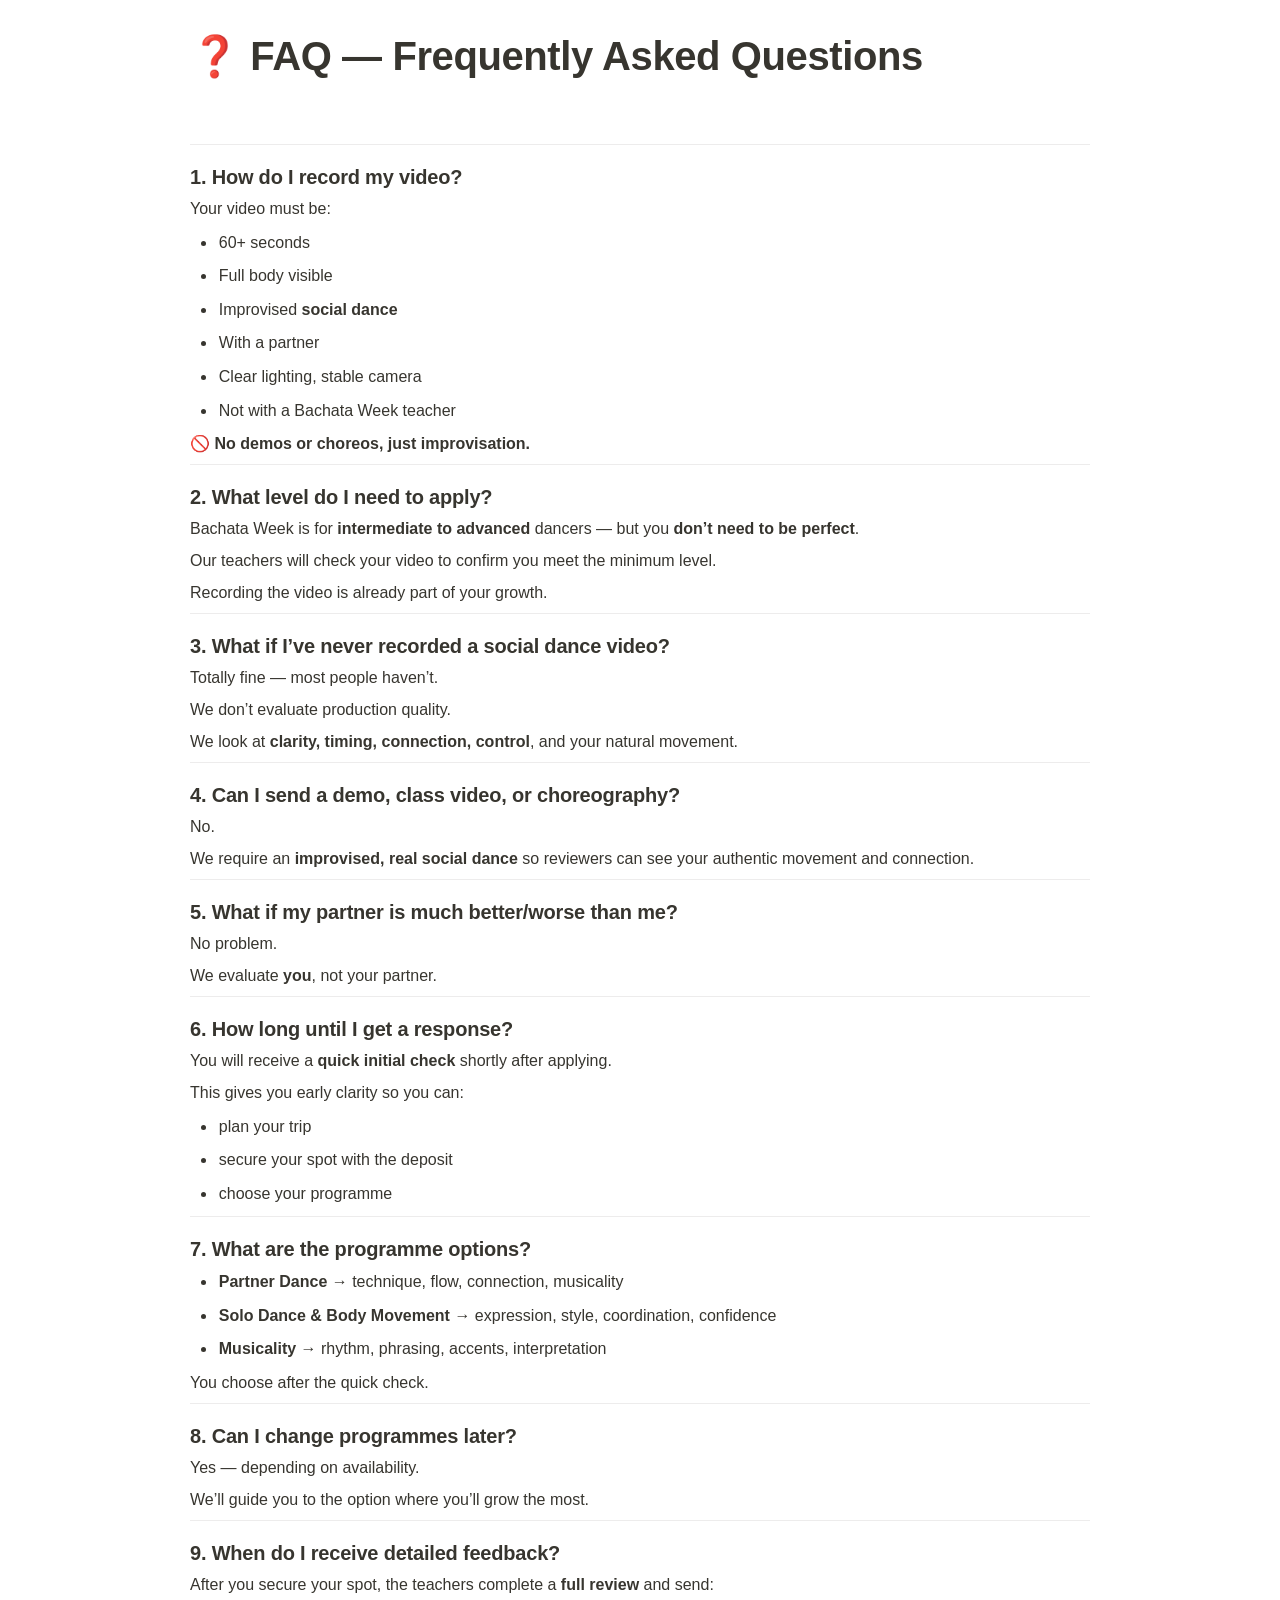
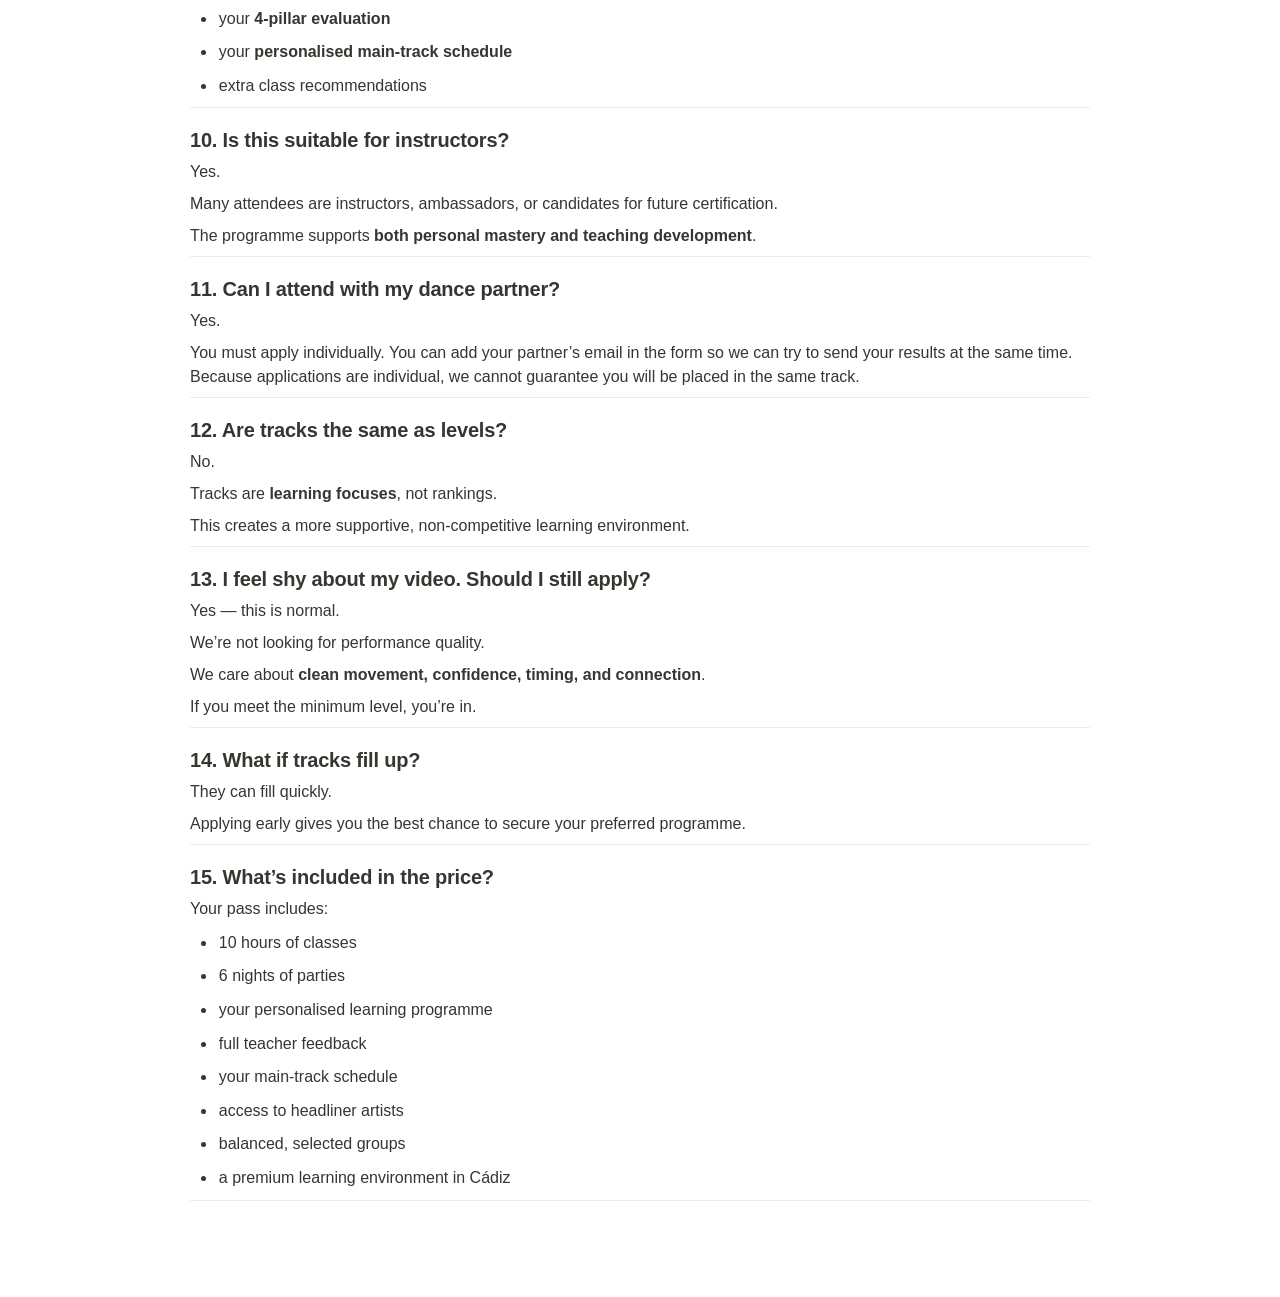
==== faq.html @ b2b0e9c7 "Addition of faq" ====
<html><head><meta http-equiv="Content-Type" content="text/html; charset=utf-8"/><title>❓ FAQ — Frequently Asked Questions</title><style>
/* cspell:disable-file */
/* webkit printing magic: print all background colors */
html {
	-webkit-print-color-adjust: exact;
}
* {
	box-sizing: border-box;
	-webkit-print-color-adjust: exact;
}

html,
body {
	margin: 0;
	padding: 0;
}
@media only screen {
	body {
		margin: 2em auto;
		max-width: 900px;
		color: rgb(55, 53, 47);
	}
}

body {
	line-height: 1.5;
	white-space: pre-wrap;
}

a,
a.visited {
	color: inherit;
	text-decoration: underline;
}

.pdf-relative-link-path {
	font-size: 80%;
	color: #444;
}

h1,
h2,
h3 {
	letter-spacing: -0.01em;
	line-height: 1.2;
	font-weight: 600;
	margin-bottom: 0;
}

.page-title {
	font-size: 2.5rem;
	font-weight: 700;
	margin-top: 0;
	margin-bottom: 0.75em;
}

h1 {
	font-size: 1.875rem;
	margin-top: 1.875rem;
}

h2 {
	font-size: 1.5rem;
	margin-top: 1.5rem;
}

h3 {
	font-size: 1.25rem;
	margin-top: 1.25rem;
}

.source {
	border: 1px solid #ddd;
	border-radius: 3px;
	padding: 1.5em;
	word-break: break-all;
}

.callout {
	border-radius: 10px;
	padding: 1rem;
}

figure {
	margin: 1.25em 0;
	page-break-inside: avoid;
}

figcaption {
	opacity: 0.5;
	font-size: 85%;
	margin-top: 0.5em;
}

mark {
	background-color: transparent;
}

.indented {
	padding-left: 1.5em;
}

hr {
	background: transparent;
	display: block;
	width: 100%;
	height: 1px;
	visibility: visible;
	border: none;
	border-bottom: 1px solid rgba(55, 53, 47, 0.09);
}

img {
	max-width: 100%;
}

@media only print {
	img {
		max-height: 100vh;
		object-fit: contain;
	}
}

@page {
	margin: 1in;
}

.collection-content {
	font-size: 0.875rem;
}

.collection-content td {
	white-space: pre-wrap;
	word-break: break-word;
}

.column-list {
	display: flex;
	justify-content: space-between;
}

.column {
	padding: 0 1em;
}

.column:first-child {
	padding-left: 0;
}

.column:last-child {
	padding-right: 0;
}

.table_of_contents-item {
	display: block;
	font-size: 0.875rem;
	line-height: 1.3;
	padding: 0.125rem;
}

.table_of_contents-indent-1 {
	margin-left: 1.5rem;
}

.table_of_contents-indent-2 {
	margin-left: 3rem;
}

.table_of_contents-indent-3 {
	margin-left: 4.5rem;
}

.table_of_contents-link {
	text-decoration: none;
	opacity: 0.7;
	border-bottom: 1px solid rgba(55, 53, 47, 0.18);
}

table,
th,
td {
	border: 1px solid rgba(55, 53, 47, 0.09);
	border-collapse: collapse;
}

table {
	border-left: none;
	border-right: none;
}

th,
td {
	font-weight: normal;
	padding: 0.25em 0.5em;
	line-height: 1.5;
	min-height: 1.5em;
	text-align: left;
}

th {
	color: rgba(55, 53, 47, 0.6);
}

ol,
ul {
	margin: 0;
	margin-block-start: 0.6em;
	margin-block-end: 0.6em;
}

li > ol:first-child,
li > ul:first-child {
	margin-block-start: 0.6em;
}

ul > li {
	list-style: disc;
}

ul.to-do-list {
	padding-inline-start: 0;
}

ul.to-do-list > li {
	list-style: none;
}

.to-do-children-checked {
	text-decoration: line-through;
	opacity: 0.375;
}

ul.toggle > li {
	list-style: none;
}

ul {
	padding-inline-start: 1.7em;
}

ul > li {
	padding-left: 0.1em;
}

ol {
	padding-inline-start: 1.6em;
}

ol > li {
	padding-left: 0.2em;
}

.mono ol {
	padding-inline-start: 2em;
}

.mono ol > li {
	text-indent: -0.4em;
}

.toggle {
	padding-inline-start: 0em;
	list-style-type: none;
}

/* Indent toggle children */
.toggle > li > details {
	padding-left: 1.7em;
}

.toggle > li > details > summary {
	margin-left: -1.1em;
}

.selected-value {
	display: inline-block;
	padding: 0 0.5em;
	background: rgba(206, 205, 202, 0.5);
	border-radius: 3px;
	margin-right: 0.5em;
	margin-top: 0.3em;
	margin-bottom: 0.3em;
	white-space: nowrap;
}

.collection-title {
	display: inline-block;
	margin-right: 1em;
}

.page-description {
	margin-bottom: 2em;
}

.simple-table {
	margin-top: 1em;
	font-size: 0.875rem;
	empty-cells: show;
}
.simple-table td {
	height: 29px;
	min-width: 120px;
}

.simple-table th {
	height: 29px;
	min-width: 120px;
}

.simple-table-header-color {
	background: rgb(247, 246, 243);
	color: black;
}
.simple-table-header {
	font-weight: 500;
}

time {
	opacity: 0.5;
}

.icon {
	display: inline-flex;
	align-items: center;
	justify-content: center;
	max-width: 1.2em;
	max-height: 1.2em;
	text-decoration: none;
	vertical-align: text-bottom;
	margin-right: 0.5em;
}

img.icon {
	border-radius: 3px;
}

.callout img.notion-static-icon {
	width: 1em;
	height: 1em;
}

.callout p {
	margin: 0;
}

.callout h1,
.callout h2,
.callout h3 {
	margin: 0 0 0.6rem;
}

.user-icon {
	width: 1.5em;
	height: 1.5em;
	border-radius: 100%;
	margin-right: 0.5rem;
}

.user-icon-inner {
	font-size: 0.8em;
}

.text-icon {
	border: 1px solid #000;
	text-align: center;
}

.page-cover-image {
	display: block;
	object-fit: cover;
	width: 100%;
	max-height: 30vh;
}

.page-header-icon {
	font-size: 3rem;
	margin-bottom: 1rem;
}

.page-header-icon-with-cover {
	margin-top: -0.72em;
	margin-left: 0.07em;
}

.page-header-icon img {
	border-radius: 3px;
}

.link-to-page {
	margin: 1em 0;
	padding: 0;
	border: none;
	font-weight: 500;
}

p > .user {
	opacity: 0.5;
}

td > .user,
td > time {
	white-space: nowrap;
}

input[type="checkbox"] {
	transform: scale(1.5);
	margin-right: 0.6em;
	vertical-align: middle;
}

p {
	margin-top: 0.5em;
	margin-bottom: 0.5em;
}

.image {
	border: none;
	margin: 1.5em 0;
	padding: 0;
	border-radius: 0;
	text-align: center;
}

.code,
code {
	background: rgba(135, 131, 120, 0.15);
	border-radius: 3px;
	padding: 0.2em 0.4em;
	border-radius: 3px;
	font-size: 85%;
	tab-size: 2;
}

code {
	color: #eb5757;
}

.code {
	padding: 1.5em 1em;
}

.code-wrap {
	white-space: pre-wrap;
	word-break: break-all;
}

.code > code {
	background: none;
	padding: 0;
	font-size: 100%;
	color: inherit;
}

blockquote {
	font-size: 1em;
	margin: 1em 0;
	padding-left: 1em;
	border-left: 3px solid rgb(55, 53, 47);
}

blockquote.quote-large {
	font-size: 1.25em;
}

.bookmark {
	text-decoration: none;
	max-height: 8em;
	padding: 0;
	display: flex;
	width: 100%;
	align-items: stretch;
}

.bookmark-title {
	font-size: 0.85em;
	overflow: hidden;
	text-overflow: ellipsis;
	height: 1.75em;
	white-space: nowrap;
}

.bookmark-text {
	display: flex;
	flex-direction: column;
}

.bookmark-info {
	flex: 4 1 180px;
	padding: 12px 14px 14px;
	display: flex;
	flex-direction: column;
	justify-content: space-between;
}

.bookmark-image {
	width: 33%;
	flex: 1 1 180px;
	display: block;
	position: relative;
	object-fit: cover;
	border-radius: 1px;
}

.bookmark-description {
	color: rgba(55, 53, 47, 0.6);
	font-size: 0.75em;
	overflow: hidden;
	max-height: 4.5em;
	word-break: break-word;
}

.bookmark-href {
	font-size: 0.75em;
	margin-top: 0.25em;
}

.sans { font-family: ui-sans-serif, -apple-system, BlinkMacSystemFont, "Segoe UI Variable Display", "Segoe UI", Helvetica, "Apple Color Emoji", Arial, sans-serif, "Segoe UI Emoji", "Segoe UI Symbol"; }
.code { font-family: "SFMono-Regular", Menlo, Consolas, "PT Mono", "Liberation Mono", Courier, monospace; }
.serif { font-family: Lyon-Text, Georgia, ui-serif, serif; }
.mono { font-family: iawriter-mono, Nitti, Menlo, Courier, monospace; }
.pdf .sans { font-family: Inter, ui-sans-serif, -apple-system, BlinkMacSystemFont, "Segoe UI Variable Display", "Segoe UI", Helvetica, "Apple Color Emoji", Arial, sans-serif, "Segoe UI Emoji", "Segoe UI Symbol", 'Twemoji', 'Noto Color Emoji', 'Noto Sans CJK JP'; }
.pdf:lang(zh-CN) .sans { font-family: Inter, ui-sans-serif, -apple-system, BlinkMacSystemFont, "Segoe UI Variable Display", "Segoe UI", Helvetica, "Apple Color Emoji", Arial, sans-serif, "Segoe UI Emoji", "Segoe UI Symbol", 'Twemoji', 'Noto Color Emoji', 'Noto Sans CJK SC'; }
.pdf:lang(zh-TW) .sans { font-family: Inter, ui-sans-serif, -apple-system, BlinkMacSystemFont, "Segoe UI Variable Display", "Segoe UI", Helvetica, "Apple Color Emoji", Arial, sans-serif, "Segoe UI Emoji", "Segoe UI Symbol", 'Twemoji', 'Noto Color Emoji', 'Noto Sans CJK TC'; }
.pdf:lang(ko-KR) .sans { font-family: Inter, ui-sans-serif, -apple-system, BlinkMacSystemFont, "Segoe UI Variable Display", "Segoe UI", Helvetica, "Apple Color Emoji", Arial, sans-serif, "Segoe UI Emoji", "Segoe UI Symbol", 'Twemoji', 'Noto Color Emoji', 'Noto Sans CJK KR'; }
.pdf .code { font-family: Source Code Pro, "SFMono-Regular", Menlo, Consolas, "PT Mono", "Liberation Mono", Courier, monospace, 'Twemoji', 'Noto Color Emoji', 'Noto Sans Mono CJK JP'; }
.pdf:lang(zh-CN) .code { font-family: Source Code Pro, "SFMono-Regular", Menlo, Consolas, "PT Mono", "Liberation Mono", Courier, monospace, 'Twemoji', 'Noto Color Emoji', 'Noto Sans Mono CJK SC'; }
.pdf:lang(zh-TW) .code { font-family: Source Code Pro, "SFMono-Regular", Menlo, Consolas, "PT Mono", "Liberation Mono", Courier, monospace, 'Twemoji', 'Noto Color Emoji', 'Noto Sans Mono CJK TC'; }
.pdf:lang(ko-KR) .code { font-family: Source Code Pro, "SFMono-Regular", Menlo, Consolas, "PT Mono", "Liberation Mono", Courier, monospace, 'Twemoji', 'Noto Color Emoji', 'Noto Sans Mono CJK KR'; }
.pdf .serif { font-family: PT Serif, Lyon-Text, Georgia, ui-serif, serif, 'Twemoji', 'Noto Color Emoji', 'Noto Serif CJK JP'; }
.pdf:lang(zh-CN) .serif { font-family: PT Serif, Lyon-Text, Georgia, ui-serif, serif, 'Twemoji', 'Noto Color Emoji', 'Noto Serif CJK SC'; }
.pdf:lang(zh-TW) .serif { font-family: PT Serif, Lyon-Text, Georgia, ui-serif, serif, 'Twemoji', 'Noto Color Emoji', 'Noto Serif CJK TC'; }
.pdf:lang(ko-KR) .serif { font-family: PT Serif, Lyon-Text, Georgia, ui-serif, serif, 'Twemoji', 'Noto Color Emoji', 'Noto Serif CJK KR'; }
.pdf .mono { font-family: PT Mono, iawriter-mono, Nitti, Menlo, Courier, monospace, 'Twemoji', 'Noto Color Emoji', 'Noto Sans Mono CJK JP'; }
.pdf:lang(zh-CN) .mono { font-family: PT Mono, iawriter-mono, Nitti, Menlo, Courier, monospace, 'Twemoji', 'Noto Color Emoji', 'Noto Sans Mono CJK SC'; }
.pdf:lang(zh-TW) .mono { font-family: PT Mono, iawriter-mono, Nitti, Menlo, Courier, monospace, 'Twemoji', 'Noto Color Emoji', 'Noto Sans Mono CJK TC'; }
.pdf:lang(ko-KR) .mono { font-family: PT Mono, iawriter-mono, Nitti, Menlo, Courier, monospace, 'Twemoji', 'Noto Color Emoji', 'Noto Sans Mono CJK KR'; }
.highlight-default {
	color: rgba(44, 44, 43, 1);
}
.highlight-gray {
	color: rgba(125, 122, 117, 1);
	fill: rgba(125, 122, 117, 1);
}
.highlight-brown {
	color: rgba(159, 118, 90, 1);
	fill: rgba(159, 118, 90, 1);
}
.highlight-orange {
	color: rgba(210, 123, 45, 1);
	fill: rgba(210, 123, 45, 1);
}
.highlight-yellow {
	color: rgba(203, 148, 52, 1);
	fill: rgba(203, 148, 52, 1);
}
.highlight-teal {
	color: rgba(80, 148, 110, 1);
	fill: rgba(80, 148, 110, 1);
}
.highlight-blue {
	color: rgba(56, 125, 201, 1);
	fill: rgba(56, 125, 201, 1);
}
.highlight-purple {
	color: rgba(154, 107, 180, 1);
	fill: rgba(154, 107, 180, 1);
}
.highlight-pink {
	color: rgba(193, 76, 138, 1);
	fill: rgba(193, 76, 138, 1);
}
.highlight-red {
	color: rgba(207, 81, 72, 1);
	fill: rgba(207, 81, 72, 1);
}
.highlight-default_background {
	color: rgba(44, 44, 43, 1);
}
.highlight-gray_background {
	background: rgba(42, 28, 0, 0.07);
}
.highlight-brown_background {
	background: rgba(139, 46, 0, 0.086);
}
.highlight-orange_background {
	background: rgba(224, 101, 1, 0.129);
}
.highlight-yellow_background {
	background: rgba(211, 168, 0, 0.137);
}
.highlight-teal_background {
	background: rgba(0, 100, 45, 0.09);
}
.highlight-blue_background {
	background: rgba(0, 124, 215, 0.094);
}
.highlight-purple_background {
	background: rgba(102, 0, 178, 0.078);
}
.highlight-pink_background {
	background: rgba(197, 0, 93, 0.086);
}
.highlight-red_background {
	background: rgba(223, 22, 0, 0.094);
}
.block-color-default {
	color: inherit;
	fill: inherit;
}
.block-color-gray {
	color: rgba(125, 122, 117, 1);
	fill: rgba(125, 122, 117, 1);
}
.block-color-brown {
	color: rgba(159, 118, 90, 1);
	fill: rgba(159, 118, 90, 1);
}
.block-color-orange {
	color: rgba(210, 123, 45, 1);
	fill: rgba(210, 123, 45, 1);
}
.block-color-yellow {
	color: rgba(203, 148, 52, 1);
	fill: rgba(203, 148, 52, 1);
}
.block-color-teal {
	color: rgba(80, 148, 110, 1);
	fill: rgba(80, 148, 110, 1);
}
.block-color-blue {
	color: rgba(56, 125, 201, 1);
	fill: rgba(56, 125, 201, 1);
}
.block-color-purple {
	color: rgba(154, 107, 180, 1);
	fill: rgba(154, 107, 180, 1);
}
.block-color-pink {
	color: rgba(193, 76, 138, 1);
	fill: rgba(193, 76, 138, 1);
}
.block-color-red {
	color: rgba(207, 81, 72, 1);
	fill: rgba(207, 81, 72, 1);
}
.block-color-default_background {
	color: inherit;
	fill: inherit;
}
.block-color-gray_background {
	background: rgba(240, 239, 237, 1);
}
.block-color-brown_background {
	background: rgba(245, 237, 233, 1);
}
.block-color-orange_background {
	background: rgba(251, 235, 222, 1);
}
.block-color-yellow_background {
	background: rgba(249, 243, 220, 1);
}
.block-color-teal_background {
	background: rgba(232, 241, 236, 1);
}
.block-color-blue_background {
	background: rgba(229, 242, 252, 1);
}
.block-color-purple_background {
	background: rgba(243, 235, 249, 1);
}
.block-color-pink_background {
	background: rgba(250, 233, 241, 1);
}
.block-color-red_background {
	background: rgba(252, 233, 231, 1);
}
.select-value-color-default { background-color: rgba(42, 28, 0, 0.07); }
.select-value-color-gray { background-color: rgba(28, 19, 1, 0.11); }
.select-value-color-brown { background-color: rgba(127, 51, 0, 0.156); }
.select-value-color-orange { background-color: rgba(196, 88, 0, 0.203); }
.select-value-color-yellow { background-color: rgba(209, 156, 0, 0.282); }
.select-value-color-green { background-color: rgba(0, 96, 38, 0.156); }
.select-value-color-blue { background-color: rgba(0, 118, 217, 0.203); }
.select-value-color-purple { background-color: rgba(92, 0, 163, 0.141); }
.select-value-color-pink { background-color: rgba(183, 0, 78, 0.152); }
.select-value-color-red { background-color: rgba(206, 24, 0, 0.164); }

.checkbox {
	display: inline-flex;
	vertical-align: text-bottom;
	width: 16;
	height: 16;
	background-size: 16px;
	margin-left: 2px;
	margin-right: 5px;
}

.checkbox-on {
	background-image: url("data:image/svg+xml;charset=UTF-8,%3Csvg%20width%3D%2216%22%20height%3D%2216%22%20viewBox%3D%220%200%2016%2016%22%20fill%3D%22none%22%20xmlns%3D%22http%3A%2F%2Fwww.w3.org%2F2000%2Fsvg%22%3E%0A%3Crect%20width%3D%2216%22%20height%3D%2216%22%20fill%3D%22%2358A9D7%22%2F%3E%0A%3Cpath%20d%3D%22M6.71429%2012.2852L14%204.9995L12.7143%203.71436L6.71429%209.71378L3.28571%206.2831L2%207.57092L6.71429%2012.2852Z%22%20fill%3D%22white%22%2F%3E%0A%3C%2Fsvg%3E");
}

.checkbox-off {
	background-image: url("data:image/svg+xml;charset=UTF-8,%3Csvg%20width%3D%2216%22%20height%3D%2216%22%20viewBox%3D%220%200%2016%2016%22%20fill%3D%22none%22%20xmlns%3D%22http%3A%2F%2Fwww.w3.org%2F2000%2Fsvg%22%3E%0A%3Crect%20x%3D%220.75%22%20y%3D%220.75%22%20width%3D%2214.5%22%20height%3D%2214.5%22%20fill%3D%22white%22%20stroke%3D%22%2336352F%22%20stroke-width%3D%221.5%22%2F%3E%0A%3C%2Fsvg%3E");
}
	
</style></head><body><article id="2b431641-07b5-8070-9914-e63d89918628" class="page sans"><header><h1 class="page-title">❓ <strong>FAQ — Frequently Asked Questions</strong></h1><p class="page-description"></p></header><div class="page-body"><p id="2b931641-07b5-80f5-ada0-d8429d0590db" class="">
</p><hr id="2b931641-07b5-8092-b88d-d0539d13a64f"/><h3 id="2b931641-07b5-8038-8bf8-d5bc7e8a1c42" class=""><strong>1. How do I record my video?</strong></h3><p id="2b931641-07b5-80ac-8e4e-d2bc893b2d80" class="">Your video must be:</p><ul id="2b931641-07b5-80a5-a451-f921c5605c69" class="bulleted-list"><li style="list-style-type:disc">60+ seconds</li></ul><ul id="2b931641-07b5-809a-98e9-d25c963b6930" class="bulleted-list"><li style="list-style-type:disc">Full body visible</li></ul><ul id="2b931641-07b5-80a9-a06e-f67a119b5060" class="bulleted-list"><li style="list-style-type:disc">Improvised <strong>social dance</strong></li></ul><ul id="2b931641-07b5-803c-afc7-f80a19170ef6" class="bulleted-list"><li style="list-style-type:disc">With a partner</li></ul><ul id="2b931641-07b5-802c-8f1a-d6cd7e80d07a" class="bulleted-list"><li style="list-style-type:disc">Clear lighting, stable camera</li></ul><ul id="2b931641-07b5-8018-a0a6-f71c2694b4c4" class="bulleted-list"><li style="list-style-type:disc">Not with a Bachata Week teacher</li></ul><p id="2b931641-07b5-80f0-ac4a-ed1eb2dd97bd" class="">🚫 <strong>No demos or choreos, just improvisation.</strong></p><hr id="2b931641-07b5-8054-a3f1-c66be56d385d"/><h3 id="2b931641-07b5-80ce-8112-e00bc447b22f" class=""><strong>2. What level do I need to apply?</strong></h3><p id="2b931641-07b5-80b3-891f-cbbc20c32dda" class="">Bachata Week is for <strong>intermediate to advanced</strong> dancers — but you <strong>don’t need to be perfect</strong>.</p><p id="2b931641-07b5-80e5-8ac1-f91c63bd183f" class="">Our teachers will check your video to confirm you meet the minimum level.</p><p id="2b931641-07b5-803e-aef8-d70f7fc6054a" class="">Recording the video is already part of your growth.</p><hr id="2b931641-07b5-80dc-8895-c7281a09f6af"/><h3 id="2b931641-07b5-8071-a3fb-ea45364f19e8" class=""><strong>3. What if I’ve never recorded a social dance video?</strong></h3><p id="2b931641-07b5-8026-80b1-e1047f257145" class="">Totally fine — most people haven’t.</p><p id="2b931641-07b5-805d-b734-ef5396fe7946" class="">We don’t evaluate production quality.</p><p id="2b931641-07b5-802a-8f69-c81d8bb69535" class="">We look at <strong>clarity, timing, connection, control</strong>, and your natural movement.</p><hr id="2b931641-07b5-80bc-9fde-f9e092fa2e96"/><h3 id="2b931641-07b5-8017-8797-c518c87c1dc1" class=""><strong>4. Can I send a demo, class video, or choreography?</strong></h3><p id="2b931641-07b5-805f-97d6-d77bebf8137e" class="">No.</p><p id="2b931641-07b5-8097-9468-c3b50fa35669" class="">We require an <strong>improvised, real social dance</strong> so reviewers can see your authentic movement and connection.</p><hr id="2b931641-07b5-809e-96be-d66315384b1a"/><h3 id="2b931641-07b5-80f3-b5b7-f2be46e78693" class=""><strong>5. What if my partner is much better/worse than me?</strong></h3><p id="2b931641-07b5-80de-9987-ea5fbce8e314" class="">No problem.</p><p id="2b931641-07b5-8086-a749-fa329105c4b6" class="">We evaluate <strong>you</strong>, not your partner.</p><hr id="2b931641-07b5-80ca-ad90-c6f1bc7eca3c"/><h3 id="2b931641-07b5-800a-b356-e37fa44581b6" class=""><strong>6. How long until I get a response?</strong></h3><p id="2b931641-07b5-80bd-986b-c05488893baa" class="">You will receive a <strong>quick initial check</strong> shortly after applying.</p><p id="2b931641-07b5-8006-84ec-d70dc2bcb342" class="">This gives you early clarity so you can:</p><ul id="2b931641-07b5-80f5-9544-eeba89aaa46e" class="bulleted-list"><li style="list-style-type:disc">plan your trip</li></ul><ul id="2b931641-07b5-8013-b73d-fc728dc1cc6f" class="bulleted-list"><li style="list-style-type:disc">secure your spot with the deposit</li></ul><ul id="2b931641-07b5-80a5-9c1b-f3c729a2a646" class="bulleted-list"><li style="list-style-type:disc">choose your programme</li></ul><hr id="2b931641-07b5-8048-9908-dac2027e215b"/><h3 id="2b931641-07b5-8001-8455-cfb438d29d6d" class=""><strong>7. What are the programme options?</strong></h3><ul id="2b931641-07b5-8059-a704-ed9d5c36bfbd" class="bulleted-list"><li style="list-style-type:disc"><strong>Partner Dance</strong> → technique, flow, connection, musicality</li></ul><ul id="2b931641-07b5-80c6-bf1a-e936f3ede5b8" class="bulleted-list"><li style="list-style-type:disc"><strong>Solo Dance &amp; Body Movement</strong> → expression, style, coordination, confidence</li></ul><ul id="2b931641-07b5-800b-b1a1-e21dca3a2f8a" class="bulleted-list"><li style="list-style-type:disc"><strong>Musicality</strong> → rhythm, phrasing, accents, interpretation</li></ul><p id="2b931641-07b5-80ec-847d-cea2c39033ed" class="">You choose after the quick check.</p><hr id="2b931641-07b5-80cf-8051-ef179614b11b"/><h3 id="2b931641-07b5-807d-a454-ddbdf93a8943" class=""><strong>8. Can I change programmes later?</strong></h3><p id="2b931641-07b5-80b6-b9eb-ddf296502124" class="">Yes — depending on availability.</p><p id="2b931641-07b5-80c6-bde1-faf15bcf1b0e" class="">We’ll guide you to the option where you’ll grow the most.</p><hr id="2b931641-07b5-80c7-8444-f727028c6459"/><h3 id="2b931641-07b5-8014-8a9a-c2c5d3a5d123" class=""><strong>9. When do I receive detailed feedback?</strong></h3><p id="2b931641-07b5-80a3-873e-eca6056fac49" class="">After you secure your spot, the teachers complete a <strong>full review</strong> and send:</p><ul id="2b931641-07b5-805c-8775-f6733bf07c38" class="bulleted-list"><li style="list-style-type:disc">your <strong>4-pillar evaluation</strong></li></ul><ul id="2b931641-07b5-803e-b06f-fb15b40efe41" class="bulleted-list"><li style="list-style-type:disc">your <strong>personalised main-track schedule</strong></li></ul><ul id="2b931641-07b5-8051-8188-dc835f60d8d3" class="bulleted-list"><li style="list-style-type:disc">extra class recommendations</li></ul><hr id="2b931641-07b5-8072-a781-fd56345a4799"/><h3 id="2b931641-07b5-800b-bd44-c5c6db80a012" class=""><strong>10. Is this suitable for instructors?</strong></h3><p id="2b931641-07b5-804e-bf3b-ca1cb867957e" class="">Yes.</p><p id="2b931641-07b5-8057-b639-d2948fdb5674" class="">Many attendees are instructors, ambassadors, or candidates for future certification.</p><p id="2b931641-07b5-80c2-b981-f96b85ff94a7" class="">The programme supports <strong>both personal mastery and teaching development</strong>.</p><hr id="2b931641-07b5-80d8-adff-dce7fea420d9"/><h3 id="2b931641-07b5-8015-8664-fbfe9aa14381" class=""><strong>11. Can I attend with my dance partner?</strong></h3><p id="2b931641-07b5-801b-8183-e6264a4bbc18" class="">Yes.</p><p id="2b931641-07b5-8007-b97b-dbfa0409448c" class="">You must apply individually. You can add your partner’s email in the form so we can try to send your results at the same time. Because applications are individual, we cannot guarantee you will be placed in the same track.</p><hr id="2b931641-07b5-80a8-93f6-f86dfc34271e"/><h3 id="2b931641-07b5-801b-965f-e22fccd473db" class=""><strong>12. Are tracks the same as levels?</strong></h3><p id="2b931641-07b5-8095-a773-e433b70f5b18" class="">No.</p><p id="2b931641-07b5-804d-8c3f-d8dc40ef0844" class="">Tracks are <strong>learning focuses</strong>, not rankings.</p><p id="2b931641-07b5-80d8-9315-edce27e2c1c0" class="">This creates a more supportive, non-competitive learning environment.</p><hr id="2b931641-07b5-806c-8355-dd8dbcc661d4"/><h3 id="2b931641-07b5-80fc-915b-d09dcf6b43a4" class=""><strong>13. I feel shy about my video. Should I still apply?</strong></h3><p id="2b931641-07b5-80d8-9770-d9fb3106d918" class="">Yes — this is normal.</p><p id="2b931641-07b5-8076-a7fa-e4205f807005" class="">We’re not looking for performance quality.</p><p id="2b931641-07b5-8026-8135-ce72a2d87997" class="">We care about <strong>clean movement, confidence, timing, and connection</strong>.</p><p id="2b931641-07b5-80c7-b6d1-e39c77c51da9" class="">If you meet the minimum level, you’re in.</p><hr id="2b931641-07b5-8033-a978-c405e2c4ba8b"/><h3 id="2b931641-07b5-80d4-8da4-dea6c5e483c3" class=""><strong>14. What if tracks fill up?</strong></h3><p id="2b931641-07b5-80d8-b49c-f249951f8482" class="">They can fill quickly.</p><p id="2b931641-07b5-806b-8e98-ccaff2b64582" class="">Applying early gives you the best chance to secure your preferred programme.</p><hr id="2b931641-07b5-80ef-8243-dc1968458f5a"/><h3 id="2b931641-07b5-8012-a3c0-cf094594a593" class=""><strong>15. What’s included in the price?</strong></h3><p id="2b931641-07b5-802f-8bca-f3e6875717ec" class="">Your pass includes:</p><ul id="2b931641-07b5-802d-bdc9-d897163ab233" class="bulleted-list"><li style="list-style-type:disc">10 hours of classes</li></ul><ul id="2b931641-07b5-807d-b15f-fb676e964f8f" class="bulleted-list"><li style="list-style-type:disc">6 nights of parties</li></ul><ul id="2b931641-07b5-802e-bd00-f73662986343" class="bulleted-list"><li style="list-style-type:disc">your personalised learning programme</li></ul><ul id="2b931641-07b5-80e2-9369-e305b4c09e49" class="bulleted-list"><li style="list-style-type:disc">full teacher feedback</li></ul><ul id="2b931641-07b5-8001-b94f-cb659c5fee3f" class="bulleted-list"><li style="list-style-type:disc">your main-track schedule</li></ul><ul id="2b931641-07b5-807b-8544-e3e5dd965b24" class="bulleted-list"><li style="list-style-type:disc">access to headliner artists</li></ul><ul id="2b931641-07b5-808b-beaf-d1454d285d47" class="bulleted-list"><li style="list-style-type:disc">balanced, selected groups</li></ul><ul id="2b931641-07b5-80b4-92d9-f686c2eb9e02" class="bulleted-list"><li style="list-style-type:disc">a premium learning environment in Cádiz</li></ul><hr id="2b931641-07b5-8046-a4cc-fb239b546b72"/><p id="2b931641-07b5-80be-b51a-e7cec6b32e72" class="">
</p><p id="2b931641-07b5-8074-9057-ec32a1c3d674" class="">
</p></div></article><span class="sans" style="font-size:14px;padding-top:2em"></span></body></html>
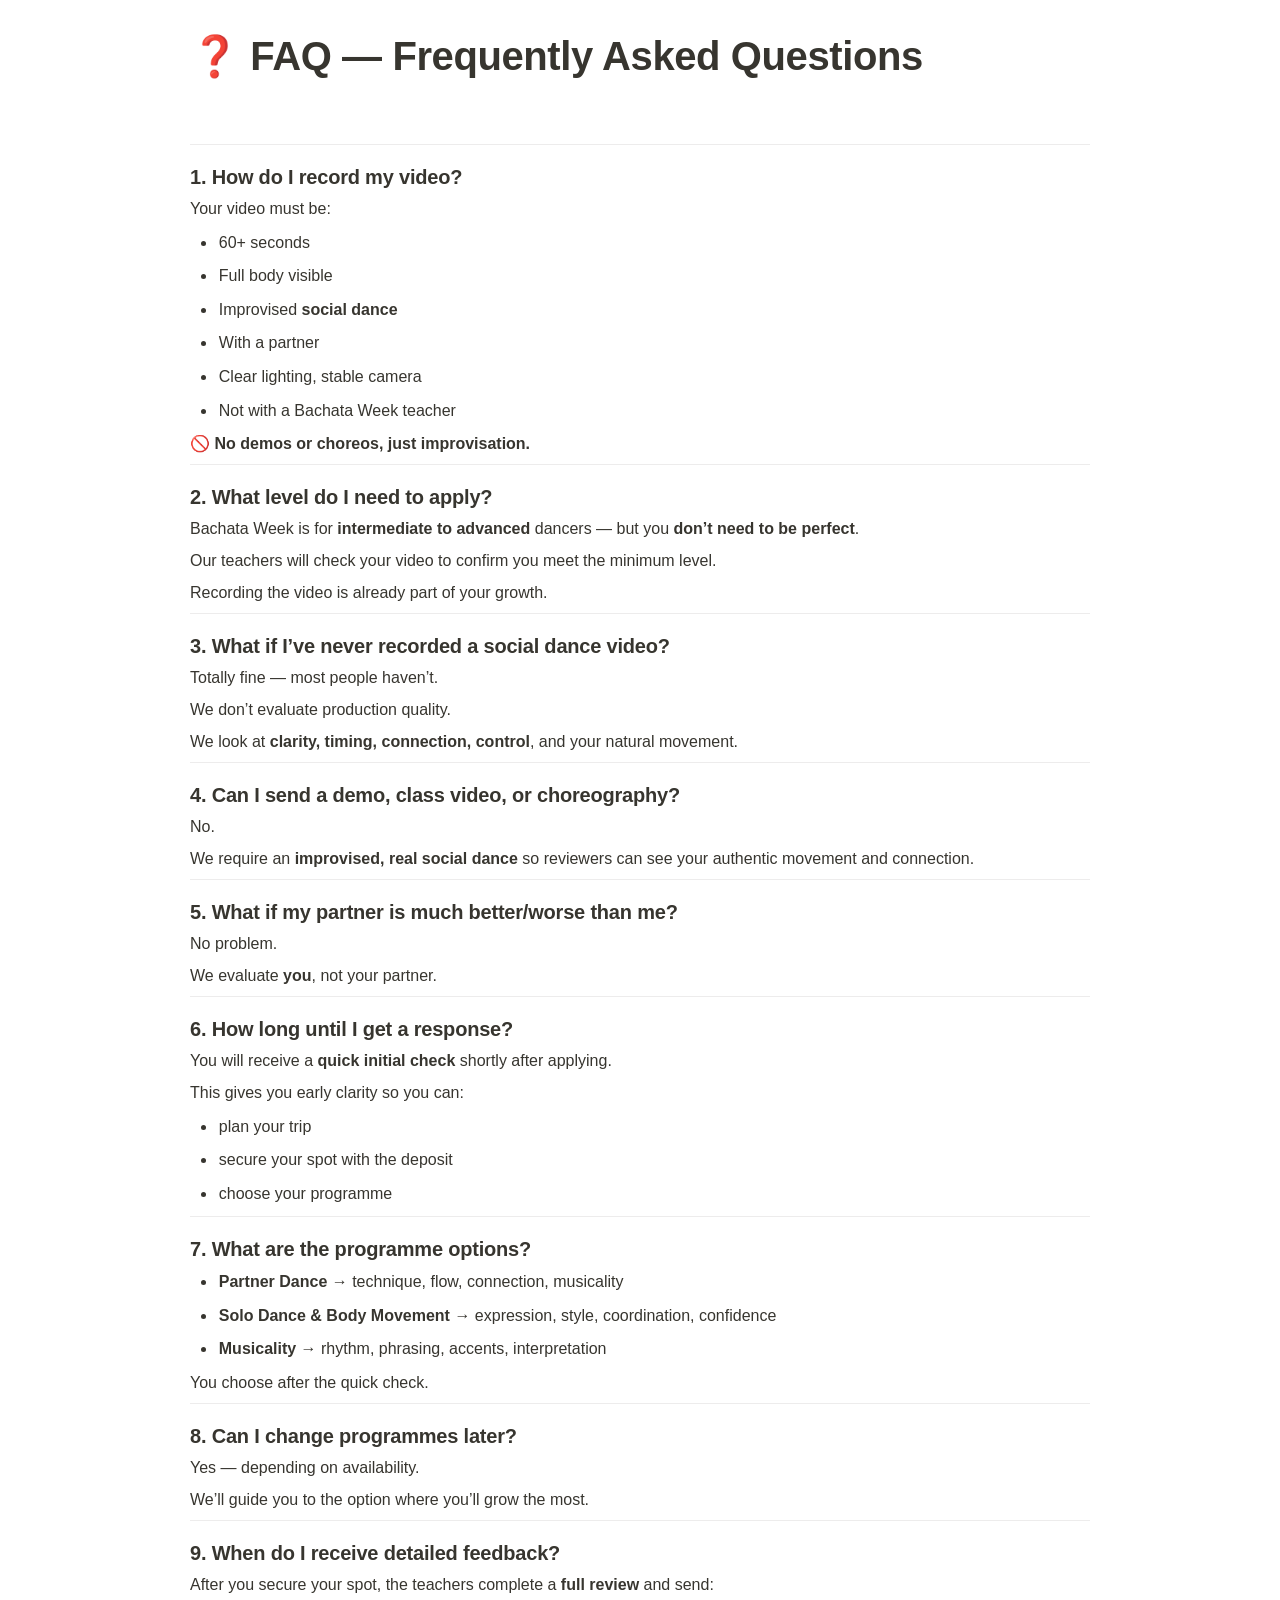
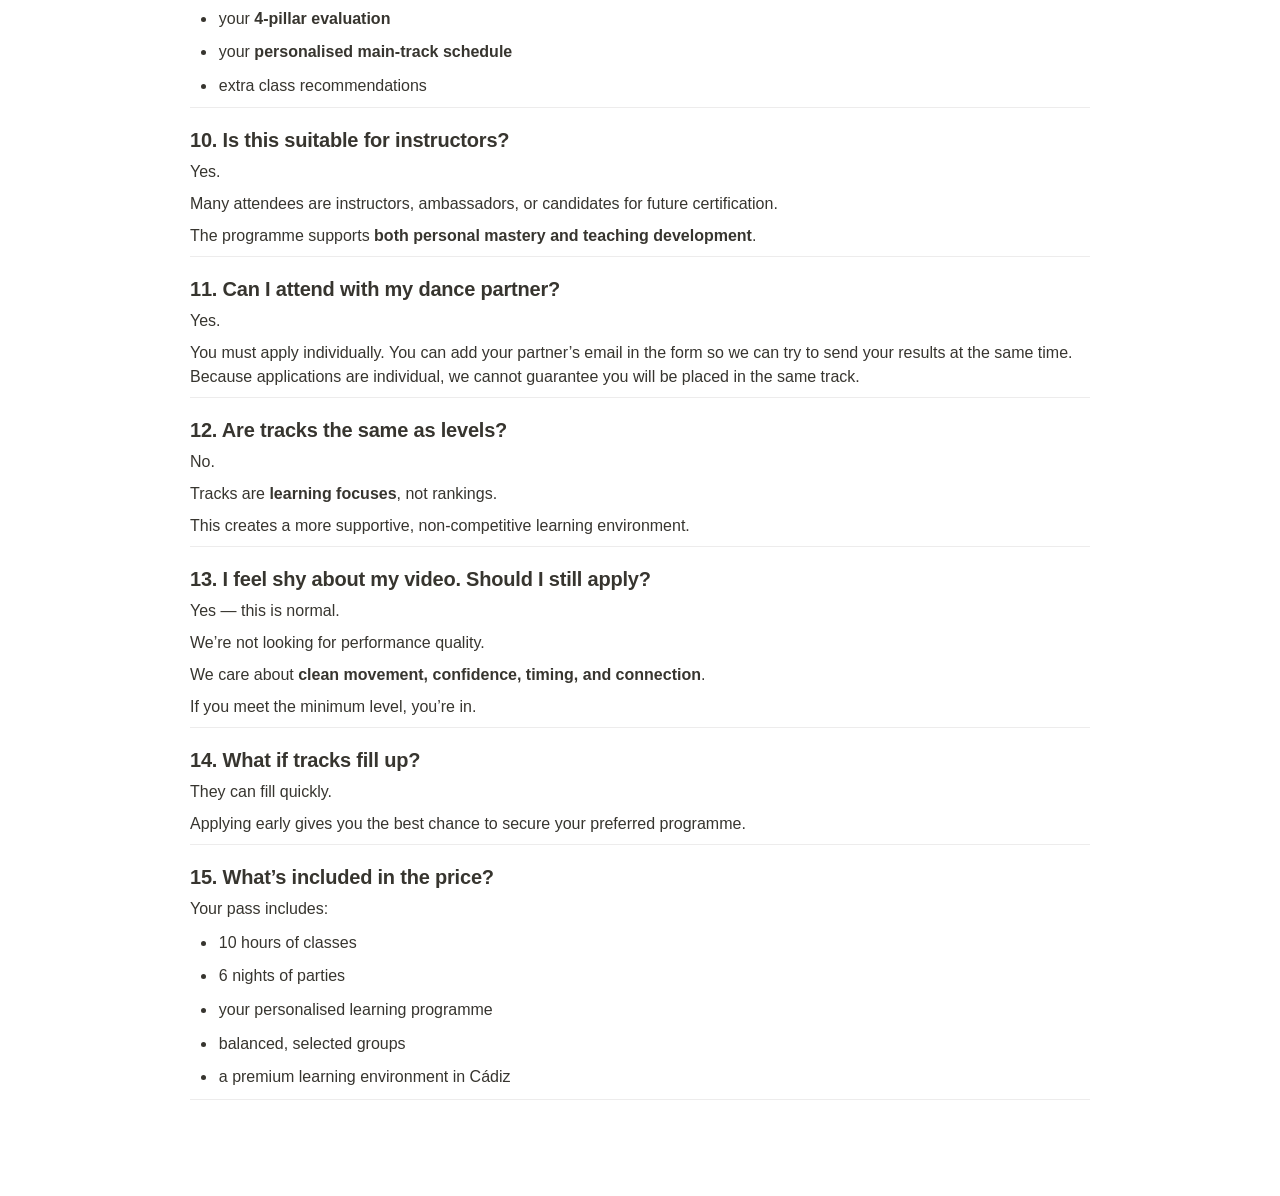
==== commit f9b8ba07: "Update faq.html" ====
--- a/faq.html
+++ b/faq.html
@@ -704,6 +704,6 @@
 }
 	
 </style></head><body><article id="2b431641-07b5-8070-9914-e63d89918628" class="page sans"><header><h1 class="page-title">❓ <strong>FAQ — Frequently Asked Questions</strong></h1><p class="page-description"></p></header><div class="page-body"><p id="2b931641-07b5-80f5-ada0-d8429d0590db" class="">
-</p><hr id="2b931641-07b5-8092-b88d-d0539d13a64f"/><h3 id="2b931641-07b5-8038-8bf8-d5bc7e8a1c42" class=""><strong>1. How do I record my video?</strong></h3><p id="2b931641-07b5-80ac-8e4e-d2bc893b2d80" class="">Your video must be:</p><ul id="2b931641-07b5-80a5-a451-f921c5605c69" class="bulleted-list"><li style="list-style-type:disc">60+ seconds</li></ul><ul id="2b931641-07b5-809a-98e9-d25c963b6930" class="bulleted-list"><li style="list-style-type:disc">Full body visible</li></ul><ul id="2b931641-07b5-80a9-a06e-f67a119b5060" class="bulleted-list"><li style="list-style-type:disc">Improvised <strong>social dance</strong></li></ul><ul id="2b931641-07b5-803c-afc7-f80a19170ef6" class="bulleted-list"><li style="list-style-type:disc">With a partner</li></ul><ul id="2b931641-07b5-802c-8f1a-d6cd7e80d07a" class="bulleted-list"><li style="list-style-type:disc">Clear lighting, stable camera</li></ul><ul id="2b931641-07b5-8018-a0a6-f71c2694b4c4" class="bulleted-list"><li style="list-style-type:disc">Not with a Bachata Week teacher</li></ul><p id="2b931641-07b5-80f0-ac4a-ed1eb2dd97bd" class="">🚫 <strong>No demos or choreos, just improvisation.</strong></p><hr id="2b931641-07b5-8054-a3f1-c66be56d385d"/><h3 id="2b931641-07b5-80ce-8112-e00bc447b22f" class=""><strong>2. What level do I need to apply?</strong></h3><p id="2b931641-07b5-80b3-891f-cbbc20c32dda" class="">Bachata Week is for <strong>intermediate to advanced</strong> dancers — but you <strong>don’t need to be perfect</strong>.</p><p id="2b931641-07b5-80e5-8ac1-f91c63bd183f" class="">Our teachers will check your video to confirm you meet the minimum level.</p><p id="2b931641-07b5-803e-aef8-d70f7fc6054a" class="">Recording the video is already part of your growth.</p><hr id="2b931641-07b5-80dc-8895-c7281a09f6af"/><h3 id="2b931641-07b5-8071-a3fb-ea45364f19e8" class=""><strong>3. What if I’ve never recorded a social dance video?</strong></h3><p id="2b931641-07b5-8026-80b1-e1047f257145" class="">Totally fine — most people haven’t.</p><p id="2b931641-07b5-805d-b734-ef5396fe7946" class="">We don’t evaluate production quality.</p><p id="2b931641-07b5-802a-8f69-c81d8bb69535" class="">We look at <strong>clarity, timing, connection, control</strong>, and your natural movement.</p><hr id="2b931641-07b5-80bc-9fde-f9e092fa2e96"/><h3 id="2b931641-07b5-8017-8797-c518c87c1dc1" class=""><strong>4. Can I send a demo, class video, or choreography?</strong></h3><p id="2b931641-07b5-805f-97d6-d77bebf8137e" class="">No.</p><p id="2b931641-07b5-8097-9468-c3b50fa35669" class="">We require an <strong>improvised, real social dance</strong> so reviewers can see your authentic movement and connection.</p><hr id="2b931641-07b5-809e-96be-d66315384b1a"/><h3 id="2b931641-07b5-80f3-b5b7-f2be46e78693" class=""><strong>5. What if my partner is much better/worse than me?</strong></h3><p id="2b931641-07b5-80de-9987-ea5fbce8e314" class="">No problem.</p><p id="2b931641-07b5-8086-a749-fa329105c4b6" class="">We evaluate <strong>you</strong>, not your partner.</p><hr id="2b931641-07b5-80ca-ad90-c6f1bc7eca3c"/><h3 id="2b931641-07b5-800a-b356-e37fa44581b6" class=""><strong>6. How long until I get a response?</strong></h3><p id="2b931641-07b5-80bd-986b-c05488893baa" class="">You will receive a <strong>quick initial check</strong> shortly after applying.</p><p id="2b931641-07b5-8006-84ec-d70dc2bcb342" class="">This gives you early clarity so you can:</p><ul id="2b931641-07b5-80f5-9544-eeba89aaa46e" class="bulleted-list"><li style="list-style-type:disc">plan your trip</li></ul><ul id="2b931641-07b5-8013-b73d-fc728dc1cc6f" class="bulleted-list"><li style="list-style-type:disc">secure your spot with the deposit</li></ul><ul id="2b931641-07b5-80a5-9c1b-f3c729a2a646" class="bulleted-list"><li style="list-style-type:disc">choose your programme</li></ul><hr id="2b931641-07b5-8048-9908-dac2027e215b"/><h3 id="2b931641-07b5-8001-8455-cfb438d29d6d" class=""><strong>7. What are the programme options?</strong></h3><ul id="2b931641-07b5-8059-a704-ed9d5c36bfbd" class="bulleted-list"><li style="list-style-type:disc"><strong>Partner Dance</strong> → technique, flow, connection, musicality</li></ul><ul id="2b931641-07b5-80c6-bf1a-e936f3ede5b8" class="bulleted-list"><li style="list-style-type:disc"><strong>Solo Dance &amp; Body Movement</strong> → expression, style, coordination, confidence</li></ul><ul id="2b931641-07b5-800b-b1a1-e21dca3a2f8a" class="bulleted-list"><li style="list-style-type:disc"><strong>Musicality</strong> → rhythm, phrasing, accents, interpretation</li></ul><p id="2b931641-07b5-80ec-847d-cea2c39033ed" class="">You choose after the quick check.</p><hr id="2b931641-07b5-80cf-8051-ef179614b11b"/><h3 id="2b931641-07b5-807d-a454-ddbdf93a8943" class=""><strong>8. Can I change programmes later?</strong></h3><p id="2b931641-07b5-80b6-b9eb-ddf296502124" class="">Yes — depending on availability.</p><p id="2b931641-07b5-80c6-bde1-faf15bcf1b0e" class="">We’ll guide you to the option where you’ll grow the most.</p><hr id="2b931641-07b5-80c7-8444-f727028c6459"/><h3 id="2b931641-07b5-8014-8a9a-c2c5d3a5d123" class=""><strong>9. When do I receive detailed feedback?</strong></h3><p id="2b931641-07b5-80a3-873e-eca6056fac49" class="">After you secure your spot, the teachers complete a <strong>full review</strong> and send:</p><ul id="2b931641-07b5-805c-8775-f6733bf07c38" class="bulleted-list"><li style="list-style-type:disc">your <strong>4-pillar evaluation</strong></li></ul><ul id="2b931641-07b5-803e-b06f-fb15b40efe41" class="bulleted-list"><li style="list-style-type:disc">your <strong>personalised main-track schedule</strong></li></ul><ul id="2b931641-07b5-8051-8188-dc835f60d8d3" class="bulleted-list"><li style="list-style-type:disc">extra class recommendations</li></ul><hr id="2b931641-07b5-8072-a781-fd56345a4799"/><h3 id="2b931641-07b5-800b-bd44-c5c6db80a012" class=""><strong>10. Is this suitable for instructors?</strong></h3><p id="2b931641-07b5-804e-bf3b-ca1cb867957e" class="">Yes.</p><p id="2b931641-07b5-8057-b639-d2948fdb5674" class="">Many attendees are instructors, ambassadors, or candidates for future certification.</p><p id="2b931641-07b5-80c2-b981-f96b85ff94a7" class="">The programme supports <strong>both personal mastery and teaching development</strong>.</p><hr id="2b931641-07b5-80d8-adff-dce7fea420d9"/><h3 id="2b931641-07b5-8015-8664-fbfe9aa14381" class=""><strong>11. Can I attend with my dance partner?</strong></h3><p id="2b931641-07b5-801b-8183-e6264a4bbc18" class="">Yes.</p><p id="2b931641-07b5-8007-b97b-dbfa0409448c" class="">You must apply individually. You can add your partner’s email in the form so we can try to send your results at the same time. Because applications are individual, we cannot guarantee you will be placed in the same track.</p><hr id="2b931641-07b5-80a8-93f6-f86dfc34271e"/><h3 id="2b931641-07b5-801b-965f-e22fccd473db" class=""><strong>12. Are tracks the same as levels?</strong></h3><p id="2b931641-07b5-8095-a773-e433b70f5b18" class="">No.</p><p id="2b931641-07b5-804d-8c3f-d8dc40ef0844" class="">Tracks are <strong>learning focuses</strong>, not rankings.</p><p id="2b931641-07b5-80d8-9315-edce27e2c1c0" class="">This creates a more supportive, non-competitive learning environment.</p><hr id="2b931641-07b5-806c-8355-dd8dbcc661d4"/><h3 id="2b931641-07b5-80fc-915b-d09dcf6b43a4" class=""><strong>13. I feel shy about my video. Should I still apply?</strong></h3><p id="2b931641-07b5-80d8-9770-d9fb3106d918" class="">Yes — this is normal.</p><p id="2b931641-07b5-8076-a7fa-e4205f807005" class="">We’re not looking for performance quality.</p><p id="2b931641-07b5-8026-8135-ce72a2d87997" class="">We care about <strong>clean movement, confidence, timing, and connection</strong>.</p><p id="2b931641-07b5-80c7-b6d1-e39c77c51da9" class="">If you meet the minimum level, you’re in.</p><hr id="2b931641-07b5-8033-a978-c405e2c4ba8b"/><h3 id="2b931641-07b5-80d4-8da4-dea6c5e483c3" class=""><strong>14. What if tracks fill up?</strong></h3><p id="2b931641-07b5-80d8-b49c-f249951f8482" class="">They can fill quickly.</p><p id="2b931641-07b5-806b-8e98-ccaff2b64582" class="">Applying early gives you the best chance to secure your preferred programme.</p><hr id="2b931641-07b5-80ef-8243-dc1968458f5a"/><h3 id="2b931641-07b5-8012-a3c0-cf094594a593" class=""><strong>15. What’s included in the price?</strong></h3><p id="2b931641-07b5-802f-8bca-f3e6875717ec" class="">Your pass includes:</p><ul id="2b931641-07b5-802d-bdc9-d897163ab233" class="bulleted-list"><li style="list-style-type:disc">10 hours of classes</li></ul><ul id="2b931641-07b5-807d-b15f-fb676e964f8f" class="bulleted-list"><li style="list-style-type:disc">6 nights of parties</li></ul><ul id="2b931641-07b5-802e-bd00-f73662986343" class="bulleted-list"><li style="list-style-type:disc">your personalised learning programme</li></ul><ul id="2b931641-07b5-80e2-9369-e305b4c09e49" class="bulleted-list"><li style="list-style-type:disc">full teacher feedback</li></ul><ul id="2b931641-07b5-8001-b94f-cb659c5fee3f" class="bulleted-list"><li style="list-style-type:disc">your main-track schedule</li></ul><ul id="2b931641-07b5-807b-8544-e3e5dd965b24" class="bulleted-list"><li style="list-style-type:disc">access to headliner artists</li></ul><ul id="2b931641-07b5-808b-beaf-d1454d285d47" class="bulleted-list"><li style="list-style-type:disc">balanced, selected groups</li></ul><ul id="2b931641-07b5-80b4-92d9-f686c2eb9e02" class="bulleted-list"><li style="list-style-type:disc">a premium learning environment in Cádiz</li></ul><hr id="2b931641-07b5-8046-a4cc-fb239b546b72"/><p id="2b931641-07b5-80be-b51a-e7cec6b32e72" class="">
+</p><hr id="2b931641-07b5-8092-b88d-d0539d13a64f"/><h3 id="2b931641-07b5-8038-8bf8-d5bc7e8a1c42" class=""><strong>1. How do I record my video?</strong></h3><p id="2b931641-07b5-80ac-8e4e-d2bc893b2d80" class="">Your video must be:</p><ul id="2b931641-07b5-80a5-a451-f921c5605c69" class="bulleted-list"><li style="list-style-type:disc">60+ seconds</li></ul><ul id="2b931641-07b5-809a-98e9-d25c963b6930" class="bulleted-list"><li style="list-style-type:disc">Full body visible</li></ul><ul id="2b931641-07b5-80a9-a06e-f67a119b5060" class="bulleted-list"><li style="list-style-type:disc">Improvised <strong>social dance</strong></li></ul><ul id="2b931641-07b5-803c-afc7-f80a19170ef6" class="bulleted-list"><li style="list-style-type:disc">With a partner</li></ul><ul id="2b931641-07b5-802c-8f1a-d6cd7e80d07a" class="bulleted-list"><li style="list-style-type:disc">Clear lighting, stable camera</li></ul><ul id="2b931641-07b5-8018-a0a6-f71c2694b4c4" class="bulleted-list"><li style="list-style-type:disc">Not with a Bachata Week teacher</li></ul><p id="2b931641-07b5-80f0-ac4a-ed1eb2dd97bd" class="">🚫 <strong>No demos or choreos, just improvisation.</strong></p><hr id="2b931641-07b5-8054-a3f1-c66be56d385d"/><h3 id="2b931641-07b5-80ce-8112-e00bc447b22f" class=""><strong>2. What level do I need to apply?</strong></h3><p id="2b931641-07b5-80b3-891f-cbbc20c32dda" class="">Bachata Week is for <strong>intermediate to advanced</strong> dancers — but you <strong>don’t need to be perfect</strong>.</p><p id="2b931641-07b5-80e5-8ac1-f91c63bd183f" class="">Our teachers will check your video to confirm you meet the minimum level.</p><p id="2b931641-07b5-803e-aef8-d70f7fc6054a" class="">Recording the video is already part of your growth.</p><hr id="2b931641-07b5-80dc-8895-c7281a09f6af"/><h3 id="2b931641-07b5-8071-a3fb-ea45364f19e8" class=""><strong>3. What if I’ve never recorded a social dance video?</strong></h3><p id="2b931641-07b5-8026-80b1-e1047f257145" class="">Totally fine — most people haven’t.</p><p id="2b931641-07b5-805d-b734-ef5396fe7946" class="">We don’t evaluate production quality.</p><p id="2b931641-07b5-802a-8f69-c81d8bb69535" class="">We look at <strong>clarity, timing, connection, control</strong>, and your natural movement.</p><hr id="2b931641-07b5-80bc-9fde-f9e092fa2e96"/><h3 id="2b931641-07b5-8017-8797-c518c87c1dc1" class=""><strong>4. Can I send a demo, class video, or choreography?</strong></h3><p id="2b931641-07b5-805f-97d6-d77bebf8137e" class="">No.</p><p id="2b931641-07b5-8097-9468-c3b50fa35669" class="">We require an <strong>improvised, real social dance</strong> so reviewers can see your authentic movement and connection.</p><hr id="2b931641-07b5-809e-96be-d66315384b1a"/><h3 id="2b931641-07b5-80f3-b5b7-f2be46e78693" class=""><strong>5. What if my partner is much better/worse than me?</strong></h3><p id="2b931641-07b5-80de-9987-ea5fbce8e314" class="">No problem.</p><p id="2b931641-07b5-8086-a749-fa329105c4b6" class="">We evaluate <strong>you</strong>, not your partner.</p><hr id="2b931641-07b5-80ca-ad90-c6f1bc7eca3c"/><h3 id="2b931641-07b5-800a-b356-e37fa44581b6" class=""><strong>6. How long until I get a response?</strong></h3><p id="2b931641-07b5-80bd-986b-c05488893baa" class="">You will receive a <strong>quick initial check</strong> shortly after applying.</p><p id="2b931641-07b5-8006-84ec-d70dc2bcb342" class="">This gives you early clarity so you can:</p><ul id="2b931641-07b5-80f5-9544-eeba89aaa46e" class="bulleted-list"><li style="list-style-type:disc">plan your trip</li></ul><ul id="2b931641-07b5-8013-b73d-fc728dc1cc6f" class="bulleted-list"><li style="list-style-type:disc">secure your spot with the deposit</li></ul><ul id="2b931641-07b5-80a5-9c1b-f3c729a2a646" class="bulleted-list"><li style="list-style-type:disc">choose your programme</li></ul><hr id="2b931641-07b5-8048-9908-dac2027e215b"/><h3 id="2b931641-07b5-8001-8455-cfb438d29d6d" class=""><strong>7. What are the programme options?</strong></h3><ul id="2b931641-07b5-8059-a704-ed9d5c36bfbd" class="bulleted-list"><li style="list-style-type:disc"><strong>Partner Dance</strong> → technique, flow, connection, musicality</li></ul><ul id="2b931641-07b5-80c6-bf1a-e936f3ede5b8" class="bulleted-list"><li style="list-style-type:disc"><strong>Solo Dance &amp; Body Movement</strong> → expression, style, coordination, confidence</li></ul><ul id="2b931641-07b5-800b-b1a1-e21dca3a2f8a" class="bulleted-list"><li style="list-style-type:disc"><strong>Musicality</strong> → rhythm, phrasing, accents, interpretation</li></ul><p id="2b931641-07b5-80ec-847d-cea2c39033ed" class="">You choose after the quick check.</p><hr id="2b931641-07b5-80cf-8051-ef179614b11b"/><h3 id="2b931641-07b5-807d-a454-ddbdf93a8943" class=""><strong>8. Can I change programmes later?</strong></h3><p id="2b931641-07b5-80b6-b9eb-ddf296502124" class="">Yes — depending on availability.</p><p id="2b931641-07b5-80c6-bde1-faf15bcf1b0e" class="">We’ll guide you to the option where you’ll grow the most.</p><hr id="2b931641-07b5-80c7-8444-f727028c6459"/><h3 id="2b931641-07b5-8014-8a9a-c2c5d3a5d123" class=""><strong>9. When do I receive detailed feedback?</strong></h3><p id="2b931641-07b5-80a3-873e-eca6056fac49" class="">After you secure your spot, the teachers complete a <strong>full review</strong> and send:</p><ul id="2b931641-07b5-805c-8775-f6733bf07c38" class="bulleted-list"><li style="list-style-type:disc">your <strong>4-pillar evaluation</strong></li></ul><ul id="2b931641-07b5-803e-b06f-fb15b40efe41" class="bulleted-list"><li style="list-style-type:disc">your <strong>personalised main-track schedule</strong></li></ul><ul id="2b931641-07b5-8051-8188-dc835f60d8d3" class="bulleted-list"><li style="list-style-type:disc">extra class recommendations</li></ul><hr id="2b931641-07b5-8072-a781-fd56345a4799"/><h3 id="2b931641-07b5-800b-bd44-c5c6db80a012" class=""><strong>10. Is this suitable for instructors?</strong></h3><p id="2b931641-07b5-804e-bf3b-ca1cb867957e" class="">Yes.</p><p id="2b931641-07b5-8057-b639-d2948fdb5674" class="">Many attendees are instructors, ambassadors, or candidates for future certification.</p><p id="2b931641-07b5-80c2-b981-f96b85ff94a7" class="">The programme supports <strong>both personal mastery and teaching development</strong>.</p><hr id="2b931641-07b5-80d8-adff-dce7fea420d9"/><h3 id="2b931641-07b5-8015-8664-fbfe9aa14381" class=""><strong>11. Can I attend with my dance partner?</strong></h3><p id="2b931641-07b5-801b-8183-e6264a4bbc18" class="">Yes.</p><p id="2b931641-07b5-8007-b97b-dbfa0409448c" class="">You must apply individually. You can add your partner’s email in the form so we can try to send your results at the same time. Because applications are individual, we cannot guarantee you will be placed in the same track.</p><hr id="2b931641-07b5-80a8-93f6-f86dfc34271e"/><h3 id="2b931641-07b5-801b-965f-e22fccd473db" class=""><strong>12. Are tracks the same as levels?</strong></h3><p id="2b931641-07b5-8095-a773-e433b70f5b18" class="">No.</p><p id="2b931641-07b5-804d-8c3f-d8dc40ef0844" class="">Tracks are <strong>learning focuses</strong>, not rankings.</p><p id="2b931641-07b5-80d8-9315-edce27e2c1c0" class="">This creates a more supportive, non-competitive learning environment.</p><hr id="2b931641-07b5-806c-8355-dd8dbcc661d4"/><h3 id="2b931641-07b5-80fc-915b-d09dcf6b43a4" class=""><strong>13. I feel shy about my video. Should I still apply?</strong></h3><p id="2b931641-07b5-80d8-9770-d9fb3106d918" class="">Yes — this is normal.</p><p id="2b931641-07b5-8076-a7fa-e4205f807005" class="">We’re not looking for performance quality.</p><p id="2b931641-07b5-8026-8135-ce72a2d87997" class="">We care about <strong>clean movement, confidence, timing, and connection</strong>.</p><p id="2b931641-07b5-80c7-b6d1-e39c77c51da9" class="">If you meet the minimum level, you’re in.</p><hr id="2b931641-07b5-8033-a978-c405e2c4ba8b"/><h3 id="2b931641-07b5-80d4-8da4-dea6c5e483c3" class=""><strong>14. What if tracks fill up?</strong></h3><p id="2b931641-07b5-80d8-b49c-f249951f8482" class="">They can fill quickly.</p><p id="2b931641-07b5-806b-8e98-ccaff2b64582" class="">Applying early gives you the best chance to secure your preferred programme.</p><hr id="2b931641-07b5-80ef-8243-dc1968458f5a"/><h3 id="2b931641-07b5-8012-a3c0-cf094594a593" class=""><strong>15. What’s included in the price?</strong></h3><p id="2b931641-07b5-802f-8bca-f3e6875717ec" class="">Your pass includes:</p><ul id="2b931641-07b5-802d-bdc9-d897163ab233" class="bulleted-list"><li style="list-style-type:disc">10 hours of classes</li></ul><ul id="2b931641-07b5-807d-b15f-fb676e964f8f" class="bulleted-list"><li style="list-style-type:disc">6 nights of parties</li></ul><ul id="2b931641-07b5-802e-bd00-f73662986343" class="bulleted-list"><li style="list-style-type:disc">your personalised learning programme</li></ul><ul id="2b931641-07b5-80e2-9369-e305b4c09e49" class="bulleted-list"><li style="list-style-type:disc">balanced, selected groups</li></ul><ul id="2b931641-07b5-80b4-92d9-f686c2eb9e02" class="bulleted-list"><li style="list-style-type:disc">a premium learning environment in Cádiz</li></ul><hr id="2b931641-07b5-8046-a4cc-fb239b546b72"/><p id="2b931641-07b5-80be-b51a-e7cec6b32e72" class="">
 </p><p id="2b931641-07b5-8074-9057-ec32a1c3d674" class="">
 </p></div></article><span class="sans" style="font-size:14px;padding-top:2em"></span></body></html>
